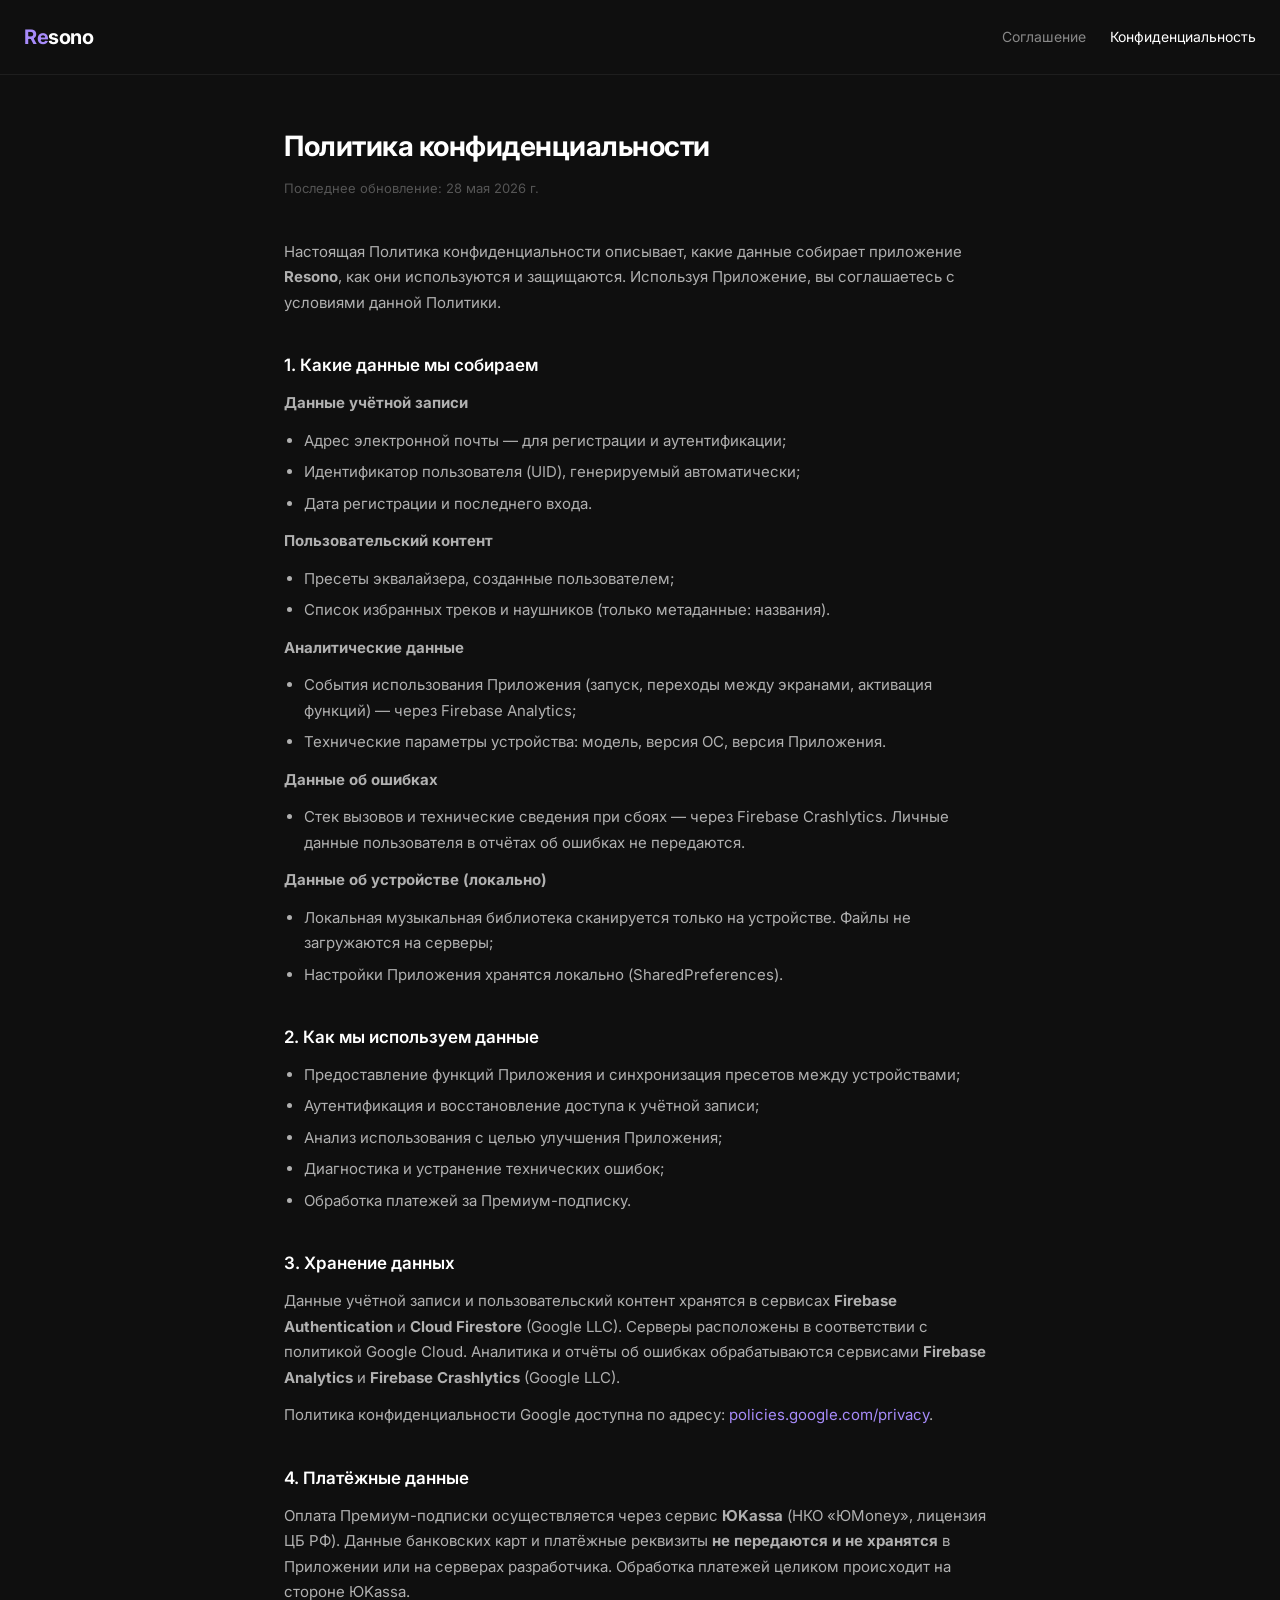
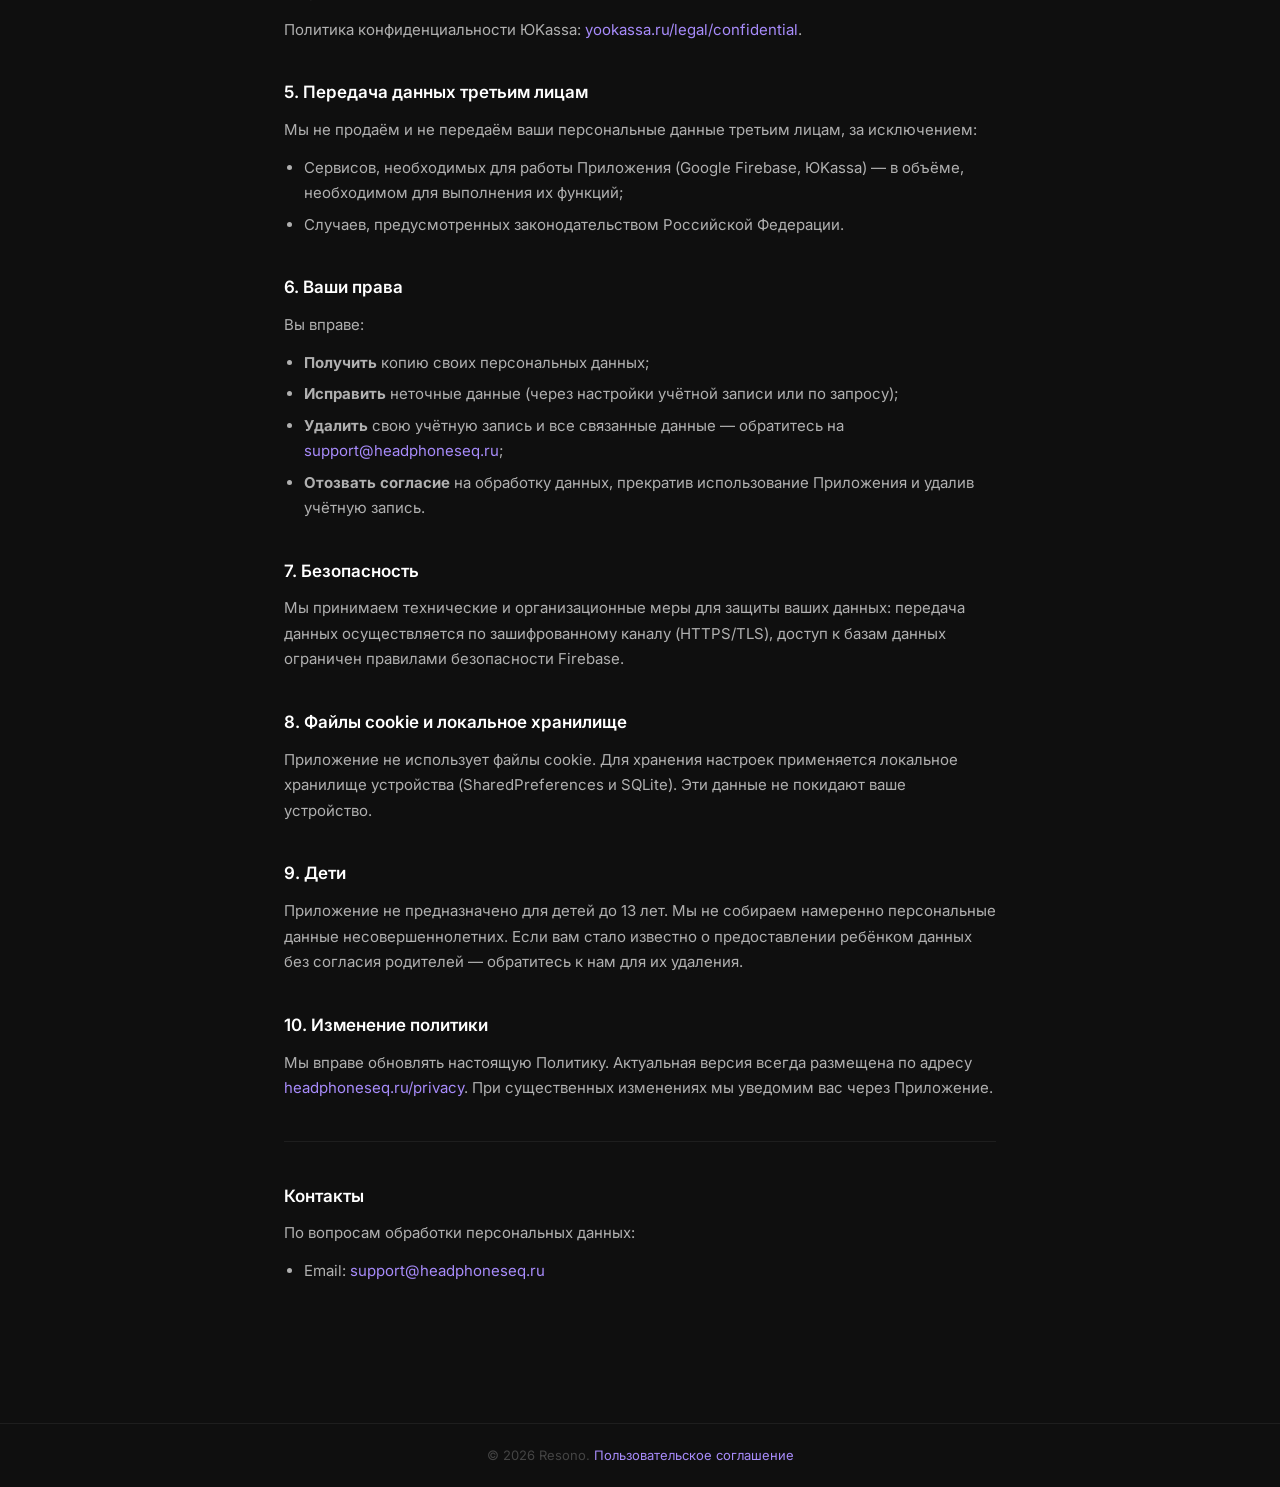
==== privacy/index.html @ 4ba57e4d "feat: добавить страницы соглашения и политики конфиденциальности" ====
<!DOCTYPE html>
<html lang="ru">
<head>
  <meta charset="UTF-8" />
  <meta name="viewport" content="width=device-width, initial-scale=1.0" />
  <title>Политика конфиденциальности — Resono</title>
  <link rel="preconnect" href="https://fonts.googleapis.com" />
  <link rel="preconnect" href="https://fonts.gstatic.com" crossorigin />
  <link href="https://fonts.googleapis.com/css2?family=Inter:wght@400;600;700&display=swap" rel="stylesheet" />
  <link rel="stylesheet" href="/style.css" />
</head>
<body>

<header>
  <a class="logo" href="/"><span>Re</span>sono</a>
  <nav>
    <a href="/terms">Соглашение</a>
    <a href="/privacy" class="active">Конфиденциальность</a>
  </nav>
</header>

<main>
  <h1>Политика конфиденциальности</h1>
  <p class="meta">Последнее обновление: 28 мая 2026 г.</p>

  <p>Настоящая Политика конфиденциальности описывает, какие данные собирает приложение <strong>Resono</strong>, как они используются и защищаются. Используя Приложение, вы соглашаетесь с условиями данной Политики.</p>

  <h2>1. Какие данные мы собираем</h2>

  <p><strong>Данные учётной записи</strong></p>
  <ul>
    <li>Адрес электронной почты — для регистрации и аутентификации;</li>
    <li>Идентификатор пользователя (UID), генерируемый автоматически;</li>
    <li>Дата регистрации и последнего входа.</li>
  </ul>

  <p><strong>Пользовательский контент</strong></p>
  <ul>
    <li>Пресеты эквалайзера, созданные пользователем;</li>
    <li>Список избранных треков и наушников (только метаданные: названия).</li>
  </ul>

  <p><strong>Аналитические данные</strong></p>
  <ul>
    <li>События использования Приложения (запуск, переходы между экранами, активация функций) — через Firebase Analytics;</li>
    <li>Технические параметры устройства: модель, версия ОС, версия Приложения.</li>
  </ul>

  <p><strong>Данные об ошибках</strong></p>
  <ul>
    <li>Стек вызовов и технические сведения при сбоях — через Firebase Crashlytics. Личные данные пользователя в отчётах об ошибках не передаются.</li>
  </ul>

  <p><strong>Данные об устройстве (локально)</strong></p>
  <ul>
    <li>Локальная музыкальная библиотека сканируется только на устройстве. Файлы не загружаются на серверы;</li>
    <li>Настройки Приложения хранятся локально (SharedPreferences).</li>
  </ul>

  <h2>2. Как мы используем данные</h2>
  <ul>
    <li>Предоставление функций Приложения и синхронизация пресетов между устройствами;</li>
    <li>Аутентификация и восстановление доступа к учётной записи;</li>
    <li>Анализ использования с целью улучшения Приложения;</li>
    <li>Диагностика и устранение технических ошибок;</li>
    <li>Обработка платежей за Премиум-подписку.</li>
  </ul>

  <h2>3. Хранение данных</h2>
  <p>Данные учётной записи и пользовательский контент хранятся в сервисах <strong>Firebase Authentication</strong> и <strong>Cloud Firestore</strong> (Google LLC). Серверы расположены в соответствии с политикой Google Cloud. Аналитика и отчёты об ошибках обрабатываются сервисами <strong>Firebase Analytics</strong> и <strong>Firebase Crashlytics</strong> (Google LLC).</p>
  <p>Политика конфиденциальности Google доступна по адресу: <a href="https://policies.google.com/privacy" target="_blank" rel="noopener">policies.google.com/privacy</a>.</p>

  <h2>4. Платёжные данные</h2>
  <p>Оплата Премиум-подписки осуществляется через сервис <strong>ЮKassa</strong> (НКО «ЮMoney», лицензия ЦБ РФ). Данные банковских карт и платёжные реквизиты <strong>не передаются и не хранятся</strong> в Приложении или на серверах разработчика. Обработка платежей целиком происходит на стороне ЮKassa.</p>
  <p>Политика конфиденциальности ЮKassa: <a href="https://yookassa.ru/legal/confidential" target="_blank" rel="noopener">yookassa.ru/legal/confidential</a>.</p>

  <h2>5. Передача данных третьим лицам</h2>
  <p>Мы не продаём и не передаём ваши персональные данные третьим лицам, за исключением:</p>
  <ul>
    <li>Сервисов, необходимых для работы Приложения (Google Firebase, ЮKassa) — в объёме, необходимом для выполнения их функций;</li>
    <li>Случаев, предусмотренных законодательством Российской Федерации.</li>
  </ul>

  <h2>6. Ваши права</h2>
  <p>Вы вправе:</p>
  <ul>
    <li><strong>Получить</strong> копию своих персональных данных;</li>
    <li><strong>Исправить</strong> неточные данные (через настройки учётной записи или по запросу);</li>
    <li><strong>Удалить</strong> свою учётную запись и все связанные данные — обратитесь на <a href="mailto:support@headphoneseq.ru">support@headphoneseq.ru</a>;</li>
    <li><strong>Отозвать согласие</strong> на обработку данных, прекратив использование Приложения и удалив учётную запись.</li>
  </ul>

  <h2>7. Безопасность</h2>
  <p>Мы принимаем технические и организационные меры для защиты ваших данных: передача данных осуществляется по зашифрованному каналу (HTTPS/TLS), доступ к базам данных ограничен правилами безопасности Firebase.</p>

  <h2>8. Файлы cookie и локальное хранилище</h2>
  <p>Приложение не использует файлы cookie. Для хранения настроек применяется локальное хранилище устройства (SharedPreferences и SQLite). Эти данные не покидают ваше устройство.</p>

  <h2>9. Дети</h2>
  <p>Приложение не предназначено для детей до 13 лет. Мы не собираем намеренно персональные данные несовершеннолетних. Если вам стало известно о предоставлении ребёнком данных без согласия родителей — обратитесь к нам для их удаления.</p>

  <h2>10. Изменение политики</h2>
  <p>Мы вправе обновлять настоящую Политику. Актуальная версия всегда размещена по адресу <a href="https://headphoneseq.ru/privacy">headphoneseq.ru/privacy</a>. При существенных изменениях мы уведомим вас через Приложение.</p>

  <hr />

  <h2>Контакты</h2>
  <p>По вопросам обработки персональных данных:</p>
  <ul>
    <li>Email: <a href="mailto:support@headphoneseq.ru">support@headphoneseq.ru</a></li>
  </ul>
</main>

<footer>
  © 2026 Resono. <a href="/terms">Пользовательское соглашение</a>
</footer>

</body>
</html>
---- style.css ----
*, *::before, *::after { box-sizing: border-box; margin: 0; padding: 0; }

body {
  background: #0f0f0f;
  color: #e2e2e2;
  font-family: 'Inter', system-ui, sans-serif;
  font-size: 15px;
  line-height: 1.7;
  min-height: 100vh;
}

/* ── Header ── */
header {
  border-bottom: 1px solid #1e1e1e;
  padding: 20px 24px;
  display: flex;
  align-items: center;
  gap: 12px;
}

.logo {
  font-size: 20px;
  font-weight: 700;
  letter-spacing: -0.5px;
  color: #fff;
  text-decoration: none;
}

.logo span { color: #a78bfa; }

nav {
  margin-left: auto;
  display: flex;
  gap: 24px;
}

nav a {
  color: #888;
  text-decoration: none;
  font-size: 14px;
  transition: color 0.2s;
}

nav a:hover, nav a.active { color: #fff; }

/* ── Main ── */
main {
  max-width: 760px;
  margin: 48px auto;
  padding: 0 24px 80px;
}

h1 {
  font-size: 28px;
  font-weight: 700;
  color: #fff;
  margin-bottom: 6px;
  letter-spacing: -0.5px;
}

.meta {
  font-size: 13px;
  color: #555;
  margin-bottom: 40px;
}

h2 {
  font-size: 17px;
  font-weight: 600;
  color: #fff;
  margin: 36px 0 10px;
}

p { color: #b0b0b0; margin-bottom: 12px; }

ul, ol {
  padding-left: 20px;
  color: #b0b0b0;
  margin-bottom: 12px;
}

li { margin-bottom: 6px; }

a { color: #a78bfa; text-decoration: none; }
a:hover { text-decoration: underline; }

hr {
  border: none;
  border-top: 1px solid #1e1e1e;
  margin: 40px 0;
}

/* ── Footer ── */
footer {
  border-top: 1px solid #1e1e1e;
  padding: 20px 24px;
  text-align: center;
  font-size: 13px;
  color: #444;
}

@media (max-width: 480px) {
  h1 { font-size: 22px; }
  nav { gap: 16px; }
}
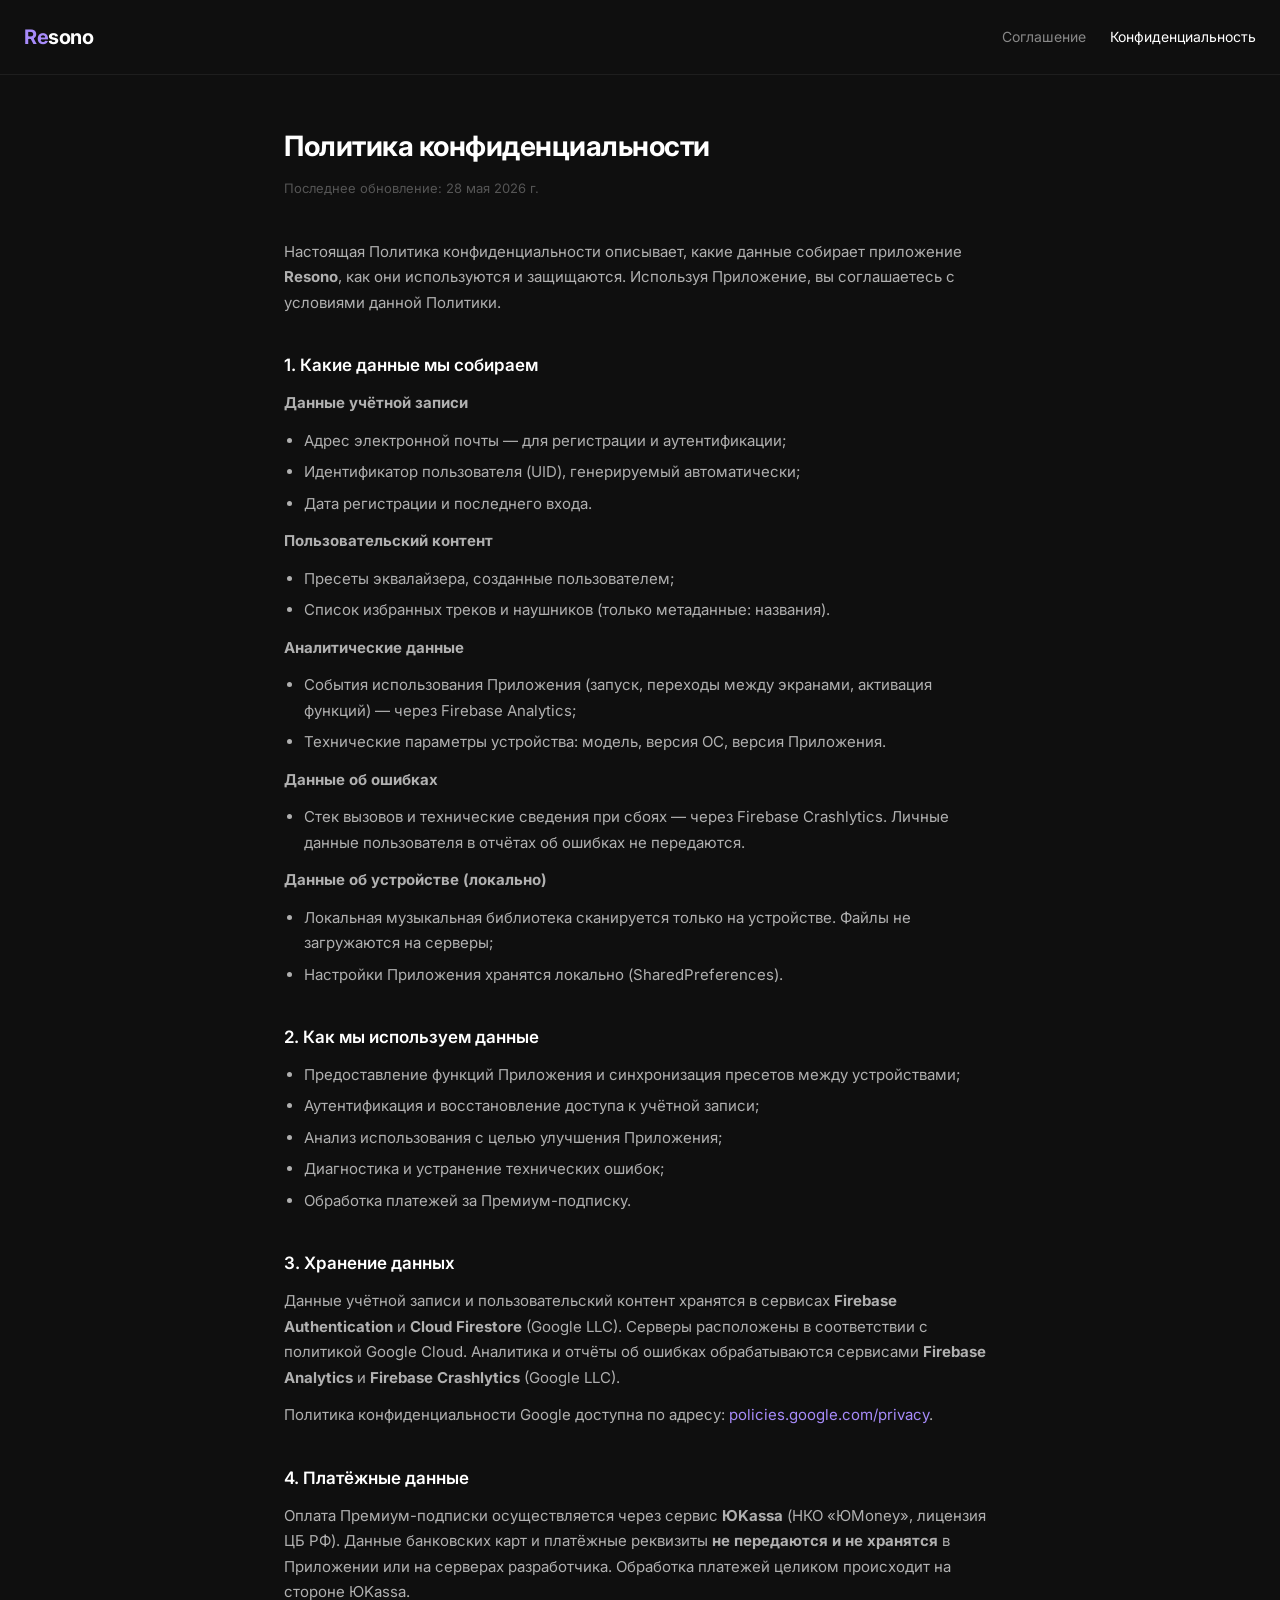
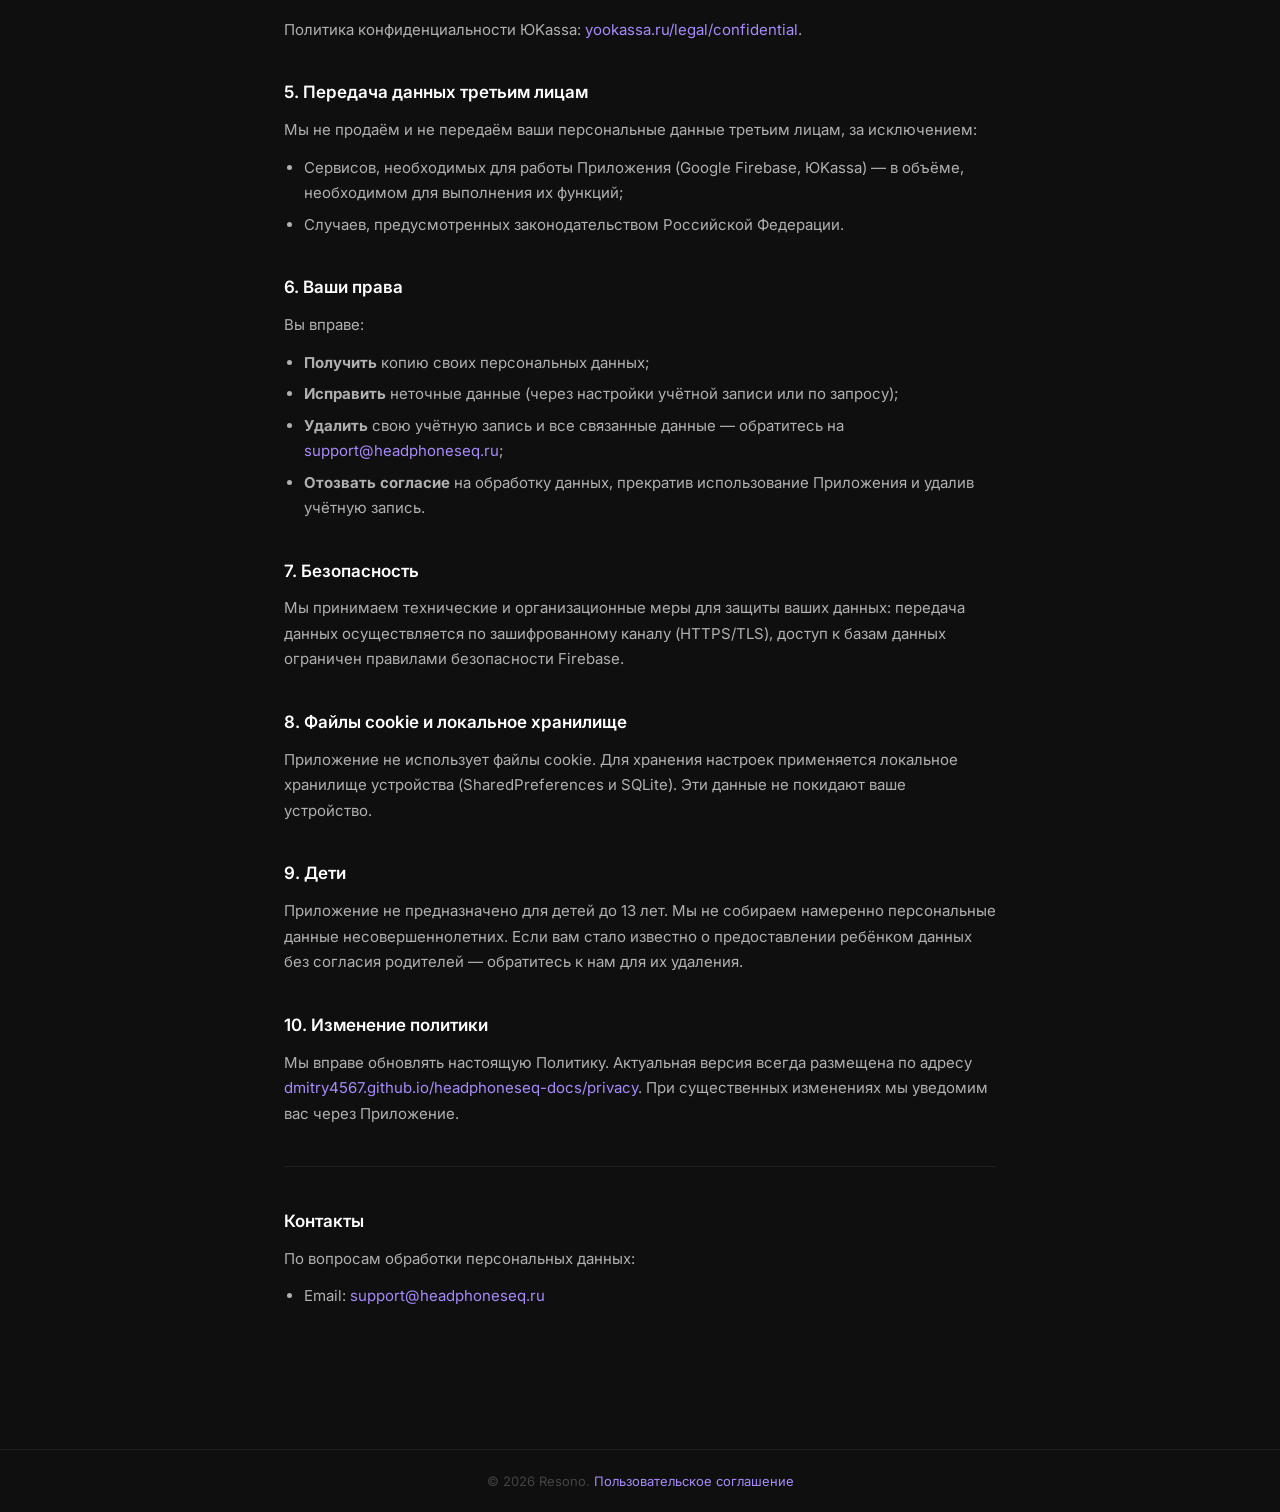
==== commit 19dfbcea: "fix urls" ====
--- a/privacy/index.html
+++ b/privacy/index.html
@@ -7,15 +7,15 @@
   <link rel="preconnect" href="https://fonts.googleapis.com" />
   <link rel="preconnect" href="https://fonts.gstatic.com" crossorigin />
   <link href="https://fonts.googleapis.com/css2?family=Inter:wght@400;600;700&display=swap" rel="stylesheet" />
-  <link rel="stylesheet" href="/style.css" />
+  <link rel="stylesheet" href="../style.css" />
 </head>
 <body>
 
 <header>
-  <a class="logo" href="/"><span>Re</span>sono</a>
+  <a class="logo" href="../"><span>Re</span>sono</a>
   <nav>
-    <a href="/terms">Соглашение</a>
-    <a href="/privacy" class="active">Конфиденциальность</a>
+    <a href="../terms/">Соглашение</a>
+    <a href="../privacy/" class="active">Конфиденциальность</a>
   </nav>
 </header>
 
@@ -100,7 +100,7 @@
   <p>Приложение не предназначено для детей до 13 лет. Мы не собираем намеренно персональные данные несовершеннолетних. Если вам стало известно о предоставлении ребёнком данных без согласия родителей — обратитесь к нам для их удаления.</p>
 
   <h2>10. Изменение политики</h2>
-  <p>Мы вправе обновлять настоящую Политику. Актуальная версия всегда размещена по адресу <a href="https://headphoneseq.ru/privacy">headphoneseq.ru/privacy</a>. При существенных изменениях мы уведомим вас через Приложение.</p>
+  <p>Мы вправе обновлять настоящую Политику. Актуальная версия всегда размещена по адресу <a href="https://dmitry4567.github.io/headphoneseq-docs/privacy/">dmitry4567.github.io/headphoneseq-docs/privacy</a>. При существенных изменениях мы уведомим вас через Приложение.</p>
 
   <hr />
 
@@ -112,7 +112,7 @@
 </main>
 
 <footer>
-  © 2026 Resono. <a href="/terms">Пользовательское соглашение</a>
+  © 2026 Resono. <a href="../terms/">Пользовательское соглашение</a>
 </footer>
 
 </body>
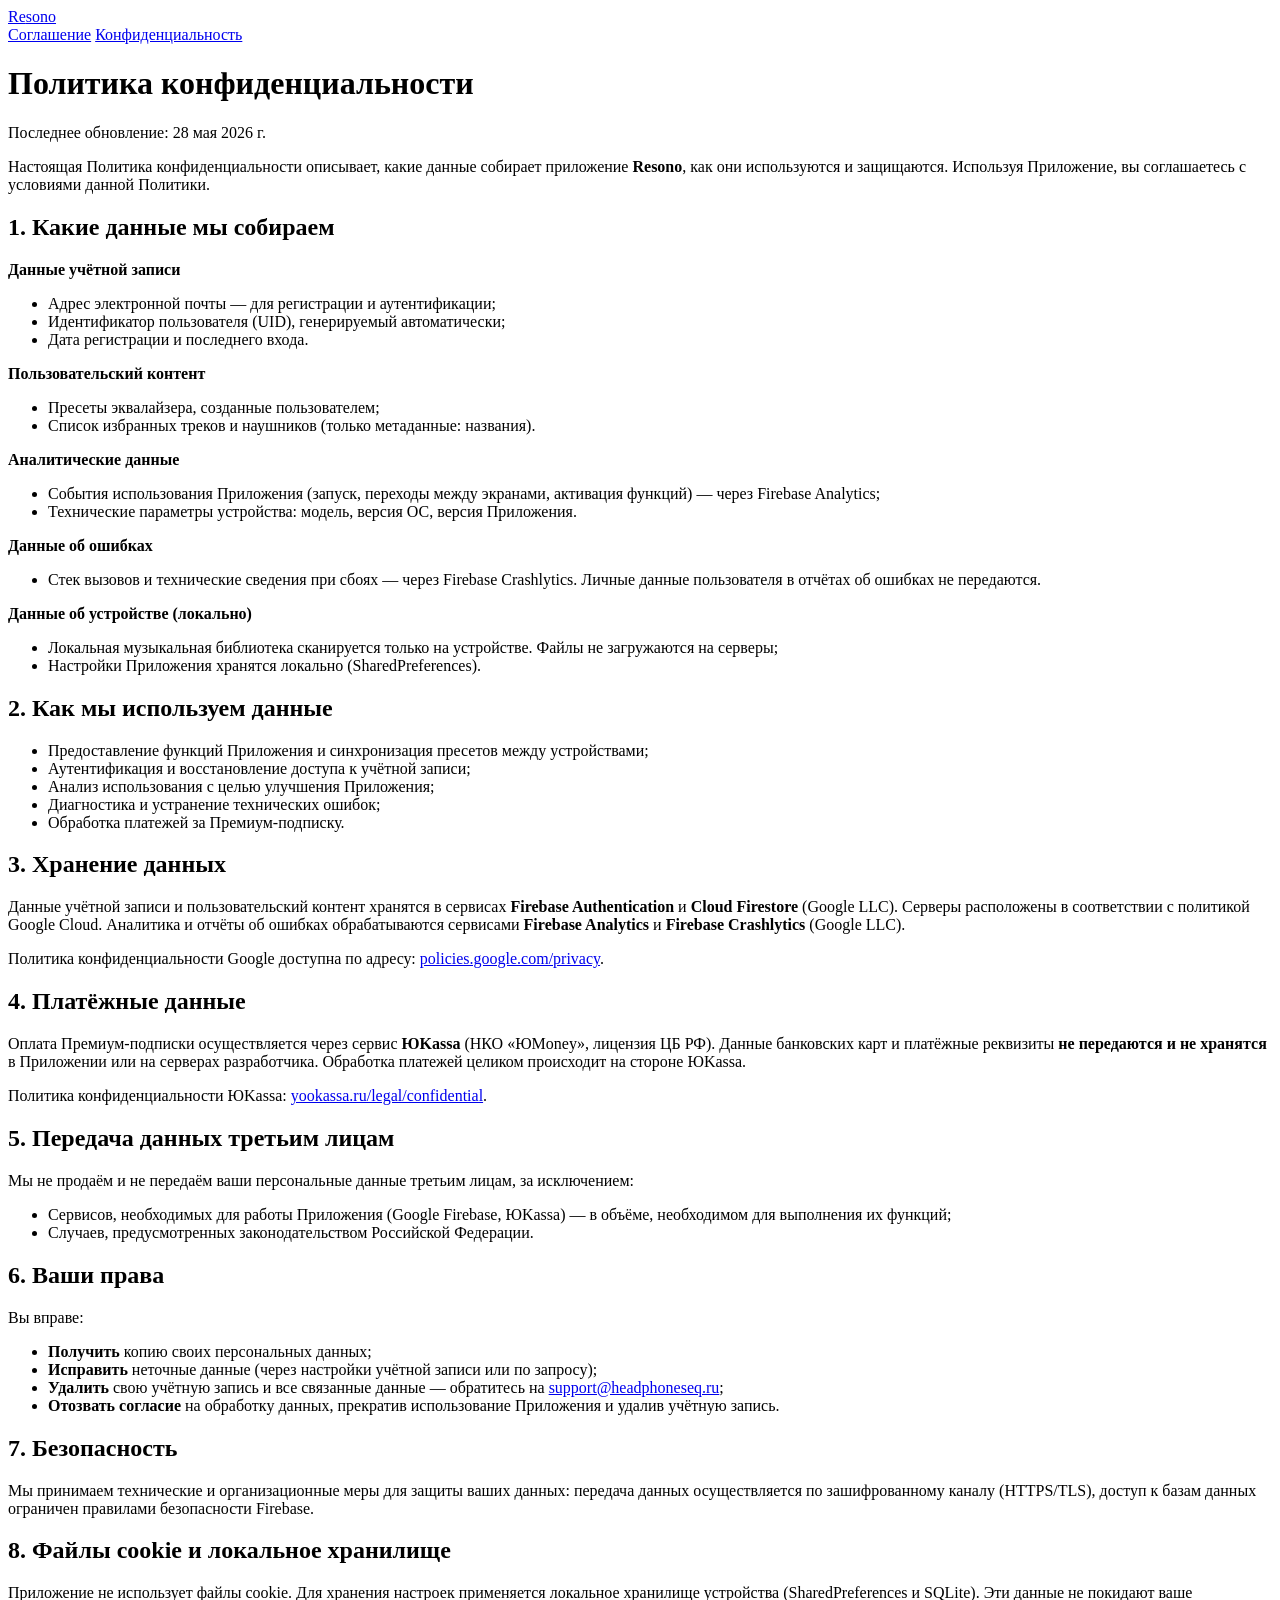
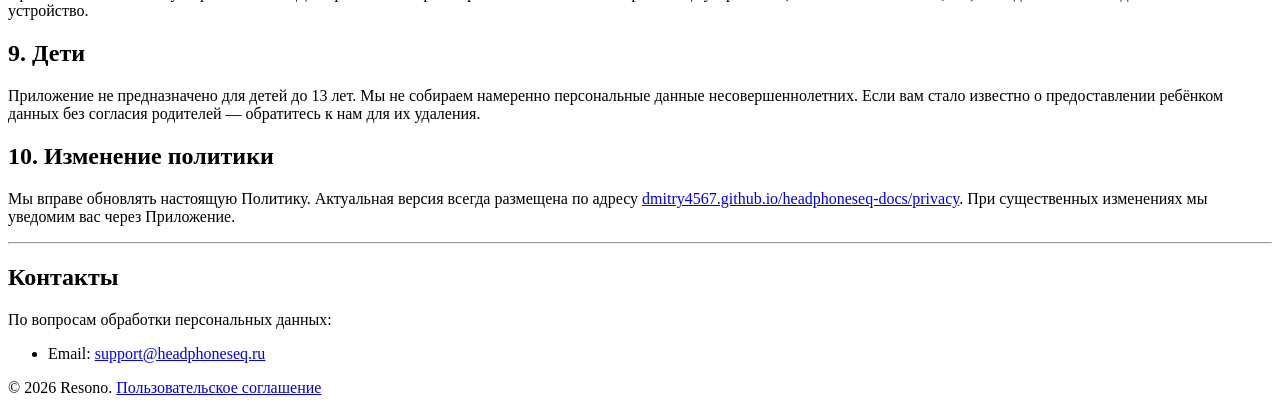
==== commit 6a2735eb: "fix: исправить пути к CSS и навигации" ====
--- a/privacy/index.html
+++ b/privacy/index.html
@@ -7,15 +7,15 @@
   <link rel="preconnect" href="https://fonts.googleapis.com" />
   <link rel="preconnect" href="https://fonts.gstatic.com" crossorigin />
   <link href="https://fonts.googleapis.com/css2?family=Inter:wght@400;600;700&display=swap" rel="stylesheet" />
-  <link rel="stylesheet" href="../style.css" />
+  <link rel="stylesheet" href="/headphoneseq-docs/style.css" />
 </head>
 <body>
 
 <header>
-  <a class="logo" href="../"><span>Re</span>sono</a>
+  <a class="logo" href="/headphoneseq-docs/"><span>Re</span>sono</a>
   <nav>
-    <a href="../terms/">Соглашение</a>
-    <a href="../privacy/" class="active">Конфиденциальность</a>
+    <a href="/headphoneseq-docs/terms/">Соглашение</a>
+    <a href="/headphoneseq-docs/privacy/" class="active">Конфиденциальность</a>
   </nav>
 </header>
 
@@ -112,7 +112,7 @@
 </main>
 
 <footer>
-  © 2026 Resono. <a href="../terms/">Пользовательское соглашение</a>
+  © 2026 Resono. <a href="/headphoneseq-docs/terms/">Пользовательское соглашение</a>
 </footer>
 
 </body>
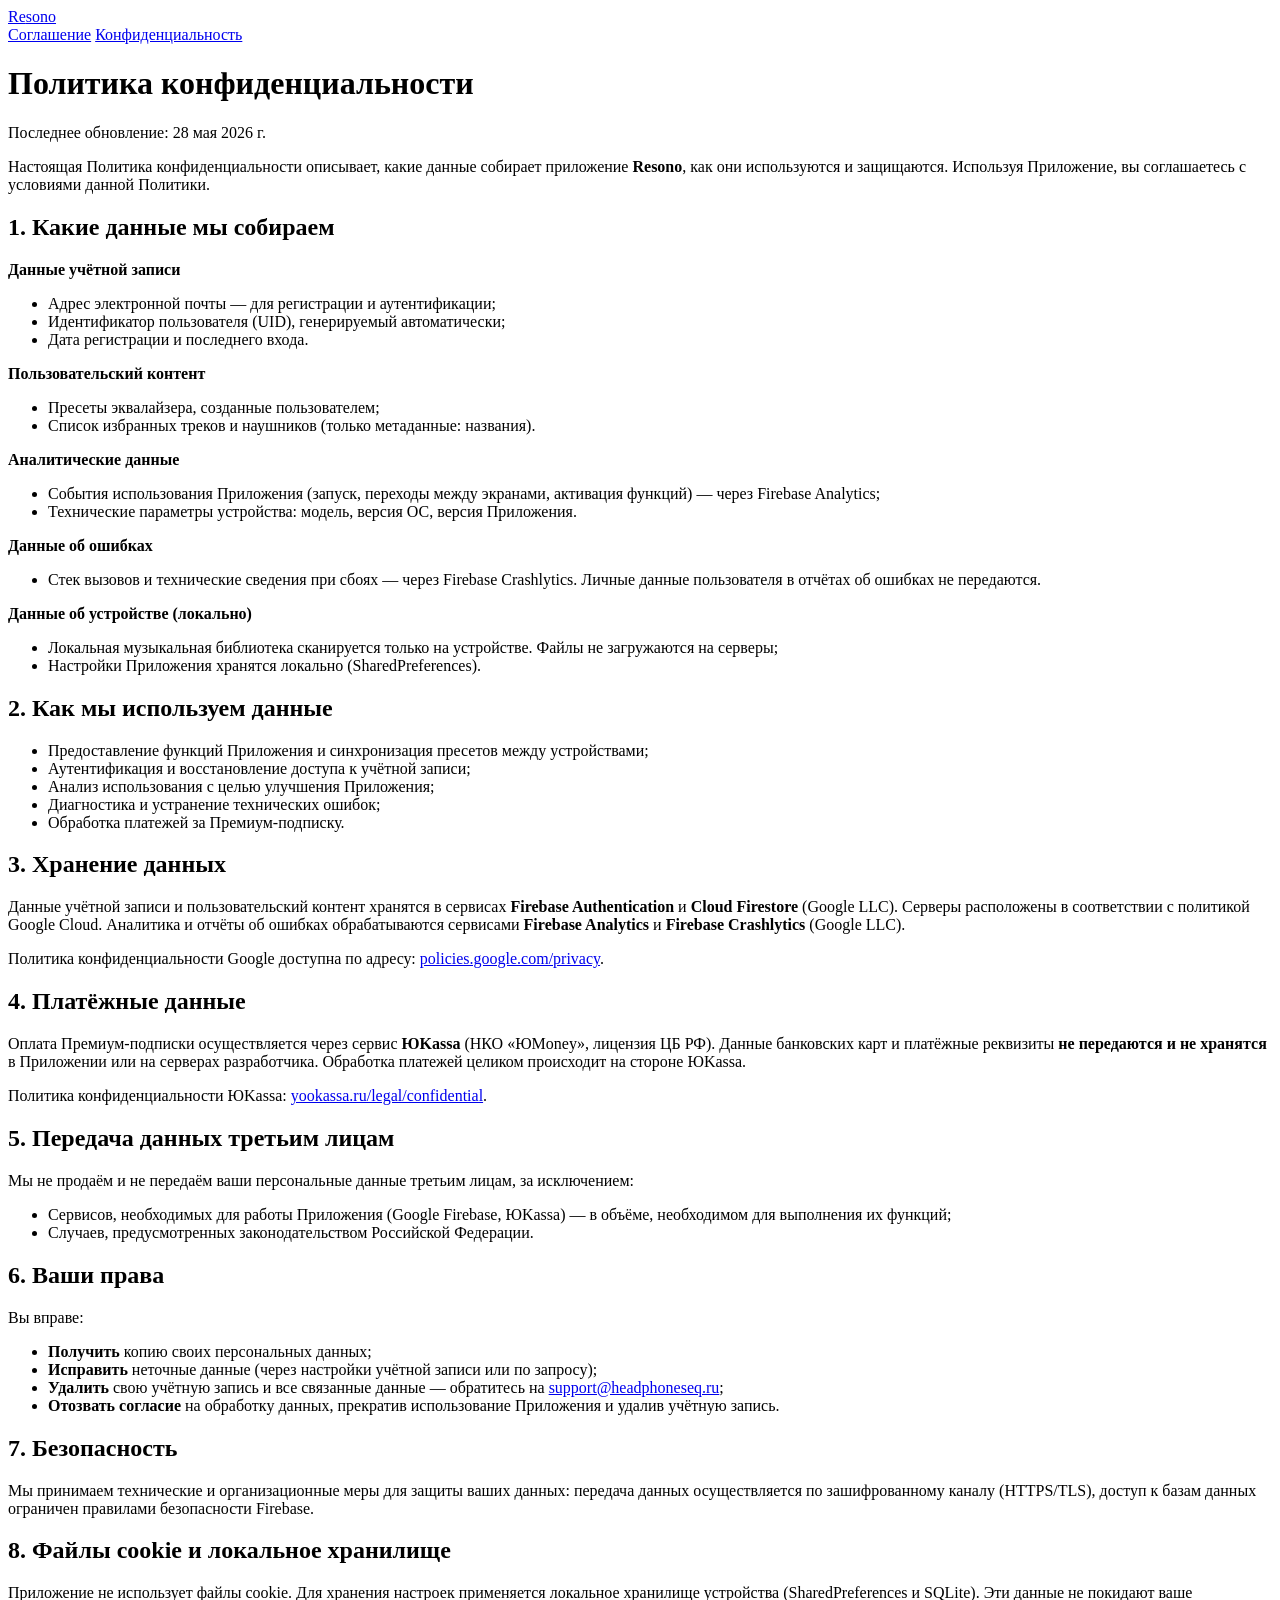
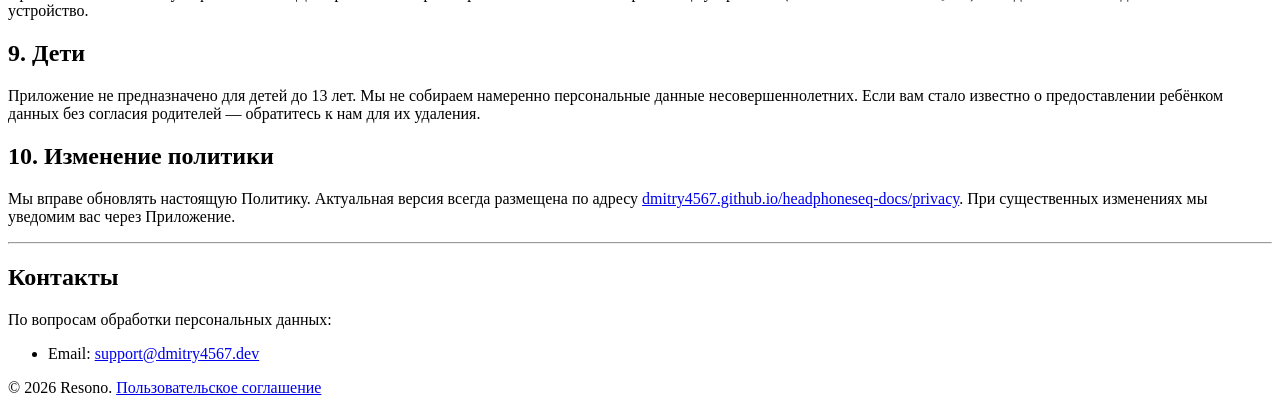
==== commit f2ba2753: "fix: заменить акцентный цвет на #92EC7E" ====
--- a/privacy/index.html
+++ b/privacy/index.html
@@ -1,5 +1,6 @@
 <!DOCTYPE html>
 <html lang="ru">
+
 <head>
   <meta charset="UTF-8" />
   <meta name="viewport" content="width=device-width, initial-scale=1.0" />
@@ -9,111 +10,132 @@
   <link href="https://fonts.googleapis.com/css2?family=Inter:wght@400;600;700&display=swap" rel="stylesheet" />
   <link rel="stylesheet" href="/headphoneseq-docs/style.css" />
 </head>
+
 <body>
 
-<header>
-  <a class="logo" href="/headphoneseq-docs/"><span>Re</span>sono</a>
-  <nav>
-    <a href="/headphoneseq-docs/terms/">Соглашение</a>
-    <a href="/headphoneseq-docs/privacy/" class="active">Конфиденциальность</a>
-  </nav>
-</header>
+  <header>
+    <a class="logo" href="/headphoneseq-docs/"><span>Re</span>sono</a>
+    <nav>
+      <a href="/headphoneseq-docs/terms/">Соглашение</a>
+      <a href="/headphoneseq-docs/privacy/" class="active">Конфиденциальность</a>
+    </nav>
+  </header>
 
-<main>
-  <h1>Политика конфиденциальности</h1>
-  <p class="meta">Последнее обновление: 28 мая 2026 г.</p>
+  <main>
+    <h1>Политика конфиденциальности</h1>
+    <p class="meta">Последнее обновление: 28 мая 2026 г.</p>
 
-  <p>Настоящая Политика конфиденциальности описывает, какие данные собирает приложение <strong>Resono</strong>, как они используются и защищаются. Используя Приложение, вы соглашаетесь с условиями данной Политики.</p>
+    <p>Настоящая Политика конфиденциальности описывает, какие данные собирает приложение <strong>Resono</strong>, как
+      они используются и защищаются. Используя Приложение, вы соглашаетесь с условиями данной Политики.</p>
 
-  <h2>1. Какие данные мы собираем</h2>
+    <h2>1. Какие данные мы собираем</h2>
 
-  <p><strong>Данные учётной записи</strong></p>
-  <ul>
-    <li>Адрес электронной почты — для регистрации и аутентификации;</li>
-    <li>Идентификатор пользователя (UID), генерируемый автоматически;</li>
-    <li>Дата регистрации и последнего входа.</li>
-  </ul>
+    <p><strong>Данные учётной записи</strong></p>
+    <ul>
+      <li>Адрес электронной почты — для регистрации и аутентификации;</li>
+      <li>Идентификатор пользователя (UID), генерируемый автоматически;</li>
+      <li>Дата регистрации и последнего входа.</li>
+    </ul>
 
-  <p><strong>Пользовательский контент</strong></p>
-  <ul>
-    <li>Пресеты эквалайзера, созданные пользователем;</li>
-    <li>Список избранных треков и наушников (только метаданные: названия).</li>
-  </ul>
+    <p><strong>Пользовательский контент</strong></p>
+    <ul>
+      <li>Пресеты эквалайзера, созданные пользователем;</li>
+      <li>Список избранных треков и наушников (только метаданные: названия).</li>
+    </ul>
 
-  <p><strong>Аналитические данные</strong></p>
-  <ul>
-    <li>События использования Приложения (запуск, переходы между экранами, активация функций) — через Firebase Analytics;</li>
-    <li>Технические параметры устройства: модель, версия ОС, версия Приложения.</li>
-  </ul>
+    <p><strong>Аналитические данные</strong></p>
+    <ul>
+      <li>События использования Приложения (запуск, переходы между экранами, активация функций) — через Firebase
+        Analytics;</li>
+      <li>Технические параметры устройства: модель, версия ОС, версия Приложения.</li>
+    </ul>
 
-  <p><strong>Данные об ошибках</strong></p>
-  <ul>
-    <li>Стек вызовов и технические сведения при сбоях — через Firebase Crashlytics. Личные данные пользователя в отчётах об ошибках не передаются.</li>
-  </ul>
+    <p><strong>Данные об ошибках</strong></p>
+    <ul>
+      <li>Стек вызовов и технические сведения при сбоях — через Firebase Crashlytics. Личные данные пользователя в
+        отчётах об ошибках не передаются.</li>
+    </ul>
 
-  <p><strong>Данные об устройстве (локально)</strong></p>
-  <ul>
-    <li>Локальная музыкальная библиотека сканируется только на устройстве. Файлы не загружаются на серверы;</li>
-    <li>Настройки Приложения хранятся локально (SharedPreferences).</li>
-  </ul>
+    <p><strong>Данные об устройстве (локально)</strong></p>
+    <ul>
+      <li>Локальная музыкальная библиотека сканируется только на устройстве. Файлы не загружаются на серверы;</li>
+      <li>Настройки Приложения хранятся локально (SharedPreferences).</li>
+    </ul>
 
-  <h2>2. Как мы используем данные</h2>
-  <ul>
-    <li>Предоставление функций Приложения и синхронизация пресетов между устройствами;</li>
-    <li>Аутентификация и восстановление доступа к учётной записи;</li>
-    <li>Анализ использования с целью улучшения Приложения;</li>
-    <li>Диагностика и устранение технических ошибок;</li>
-    <li>Обработка платежей за Премиум-подписку.</li>
-  </ul>
+    <h2>2. Как мы используем данные</h2>
+    <ul>
+      <li>Предоставление функций Приложения и синхронизация пресетов между устройствами;</li>
+      <li>Аутентификация и восстановление доступа к учётной записи;</li>
+      <li>Анализ использования с целью улучшения Приложения;</li>
+      <li>Диагностика и устранение технических ошибок;</li>
+      <li>Обработка платежей за Премиум-подписку.</li>
+    </ul>
 
-  <h2>3. Хранение данных</h2>
-  <p>Данные учётной записи и пользовательский контент хранятся в сервисах <strong>Firebase Authentication</strong> и <strong>Cloud Firestore</strong> (Google LLC). Серверы расположены в соответствии с политикой Google Cloud. Аналитика и отчёты об ошибках обрабатываются сервисами <strong>Firebase Analytics</strong> и <strong>Firebase Crashlytics</strong> (Google LLC).</p>
-  <p>Политика конфиденциальности Google доступна по адресу: <a href="https://policies.google.com/privacy" target="_blank" rel="noopener">policies.google.com/privacy</a>.</p>
+    <h2>3. Хранение данных</h2>
+    <p>Данные учётной записи и пользовательский контент хранятся в сервисах <strong>Firebase Authentication</strong> и
+      <strong>Cloud Firestore</strong> (Google LLC). Серверы расположены в соответствии с политикой Google Cloud.
+      Аналитика и отчёты об ошибках обрабатываются сервисами <strong>Firebase Analytics</strong> и <strong>Firebase
+        Crashlytics</strong> (Google LLC).</p>
+    <p>Политика конфиденциальности Google доступна по адресу: <a href="https://policies.google.com/privacy"
+        target="_blank" rel="noopener">policies.google.com/privacy</a>.</p>
 
-  <h2>4. Платёжные данные</h2>
-  <p>Оплата Премиум-подписки осуществляется через сервис <strong>ЮKassa</strong> (НКО «ЮMoney», лицензия ЦБ РФ). Данные банковских карт и платёжные реквизиты <strong>не передаются и не хранятся</strong> в Приложении или на серверах разработчика. Обработка платежей целиком происходит на стороне ЮKassa.</p>
-  <p>Политика конфиденциальности ЮKassa: <a href="https://yookassa.ru/legal/confidential" target="_blank" rel="noopener">yookassa.ru/legal/confidential</a>.</p>
+    <h2>4. Платёжные данные</h2>
+    <p>Оплата Премиум-подписки осуществляется через сервис <strong>ЮKassa</strong> (НКО «ЮMoney», лицензия ЦБ РФ).
+      Данные банковских карт и платёжные реквизиты <strong>не передаются и не хранятся</strong> в Приложении или на
+      серверах разработчика. Обработка платежей целиком происходит на стороне ЮKassa.</p>
+    <p>Политика конфиденциальности ЮKassa: <a href="https://yookassa.ru/legal/confidential" target="_blank"
+        rel="noopener">yookassa.ru/legal/confidential</a>.</p>
 
-  <h2>5. Передача данных третьим лицам</h2>
-  <p>Мы не продаём и не передаём ваши персональные данные третьим лицам, за исключением:</p>
-  <ul>
-    <li>Сервисов, необходимых для работы Приложения (Google Firebase, ЮKassa) — в объёме, необходимом для выполнения их функций;</li>
-    <li>Случаев, предусмотренных законодательством Российской Федерации.</li>
-  </ul>
+    <h2>5. Передача данных третьим лицам</h2>
+    <p>Мы не продаём и не передаём ваши персональные данные третьим лицам, за исключением:</p>
+    <ul>
+      <li>Сервисов, необходимых для работы Приложения (Google Firebase, ЮKassa) — в объёме, необходимом для выполнения
+        их функций;</li>
+      <li>Случаев, предусмотренных законодательством Российской Федерации.</li>
+    </ul>
 
-  <h2>6. Ваши права</h2>
-  <p>Вы вправе:</p>
-  <ul>
-    <li><strong>Получить</strong> копию своих персональных данных;</li>
-    <li><strong>Исправить</strong> неточные данные (через настройки учётной записи или по запросу);</li>
-    <li><strong>Удалить</strong> свою учётную запись и все связанные данные — обратитесь на <a href="mailto:support@headphoneseq.ru">support@headphoneseq.ru</a>;</li>
-    <li><strong>Отозвать согласие</strong> на обработку данных, прекратив использование Приложения и удалив учётную запись.</li>
-  </ul>
+    <h2>6. Ваши права</h2>
+    <p>Вы вправе:</p>
+    <ul>
+      <li><strong>Получить</strong> копию своих персональных данных;</li>
+      <li><strong>Исправить</strong> неточные данные (через настройки учётной записи или по запросу);</li>
+      <li><strong>Удалить</strong> свою учётную запись и все связанные данные — обратитесь на <a
+          href="mailto:support@headphoneseq.ru">support@headphoneseq.ru</a>;</li>
+      <li><strong>Отозвать согласие</strong> на обработку данных, прекратив использование Приложения и удалив учётную
+        запись.</li>
+    </ul>
 
-  <h2>7. Безопасность</h2>
-  <p>Мы принимаем технические и организационные меры для защиты ваших данных: передача данных осуществляется по зашифрованному каналу (HTTPS/TLS), доступ к базам данных ограничен правилами безопасности Firebase.</p>
+    <h2>7. Безопасность</h2>
+    <p>Мы принимаем технические и организационные меры для защиты ваших данных: передача данных осуществляется по
+      зашифрованному каналу (HTTPS/TLS), доступ к базам данных ограничен правилами безопасности Firebase.</p>
 
-  <h2>8. Файлы cookie и локальное хранилище</h2>
-  <p>Приложение не использует файлы cookie. Для хранения настроек применяется локальное хранилище устройства (SharedPreferences и SQLite). Эти данные не покидают ваше устройство.</p>
+    <h2>8. Файлы cookie и локальное хранилище</h2>
+    <p>Приложение не использует файлы cookie. Для хранения настроек применяется локальное хранилище устройства
+      (SharedPreferences и SQLite). Эти данные не покидают ваше устройство.</p>
 
-  <h2>9. Дети</h2>
-  <p>Приложение не предназначено для детей до 13 лет. Мы не собираем намеренно персональные данные несовершеннолетних. Если вам стало известно о предоставлении ребёнком данных без согласия родителей — обратитесь к нам для их удаления.</p>
+    <h2>9. Дети</h2>
+    <p>Приложение не предназначено для детей до 13 лет. Мы не собираем намеренно персональные данные несовершеннолетних.
+      Если вам стало известно о предоставлении ребёнком данных без согласия родителей — обратитесь к нам для их
+      удаления.</p>
 
-  <h2>10. Изменение политики</h2>
-  <p>Мы вправе обновлять настоящую Политику. Актуальная версия всегда размещена по адресу <a href="https://dmitry4567.github.io/headphoneseq-docs/privacy/">dmitry4567.github.io/headphoneseq-docs/privacy</a>. При существенных изменениях мы уведомим вас через Приложение.</p>
+    <h2>10. Изменение политики</h2>
+    <p>Мы вправе обновлять настоящую Политику. Актуальная версия всегда размещена по адресу <a
+        href="https://dmitry4567.github.io/headphoneseq-docs/privacy/">dmitry4567.github.io/headphoneseq-docs/privacy</a>.
+      При существенных изменениях мы уведомим вас через Приложение.</p>
 
-  <hr />
+    <hr />
 
-  <h2>Контакты</h2>
-  <p>По вопросам обработки персональных данных:</p>
-  <ul>
-    <li>Email: <a href="mailto:support@headphoneseq.ru">support@headphoneseq.ru</a></li>
-  </ul>
-</main>
+    <h2>Контакты</h2>
+    <p>По вопросам обработки персональных данных:</p>
+    <ul>
+      <li>Email: <a href="mailto:support@dmitry4567.dev">support@dmitry4567.dev</a></li>
+    </ul>
+  </main>
 
-<footer>
-  © 2026 Resono. <a href="/headphoneseq-docs/terms/">Пользовательское соглашение</a>
-</footer>
+  <footer>
+    © 2026 Resono. <a href="/headphoneseq-docs/terms/">Пользовательское соглашение</a>
+  </footer>
 
 </body>
-</html>
+
+</html>
